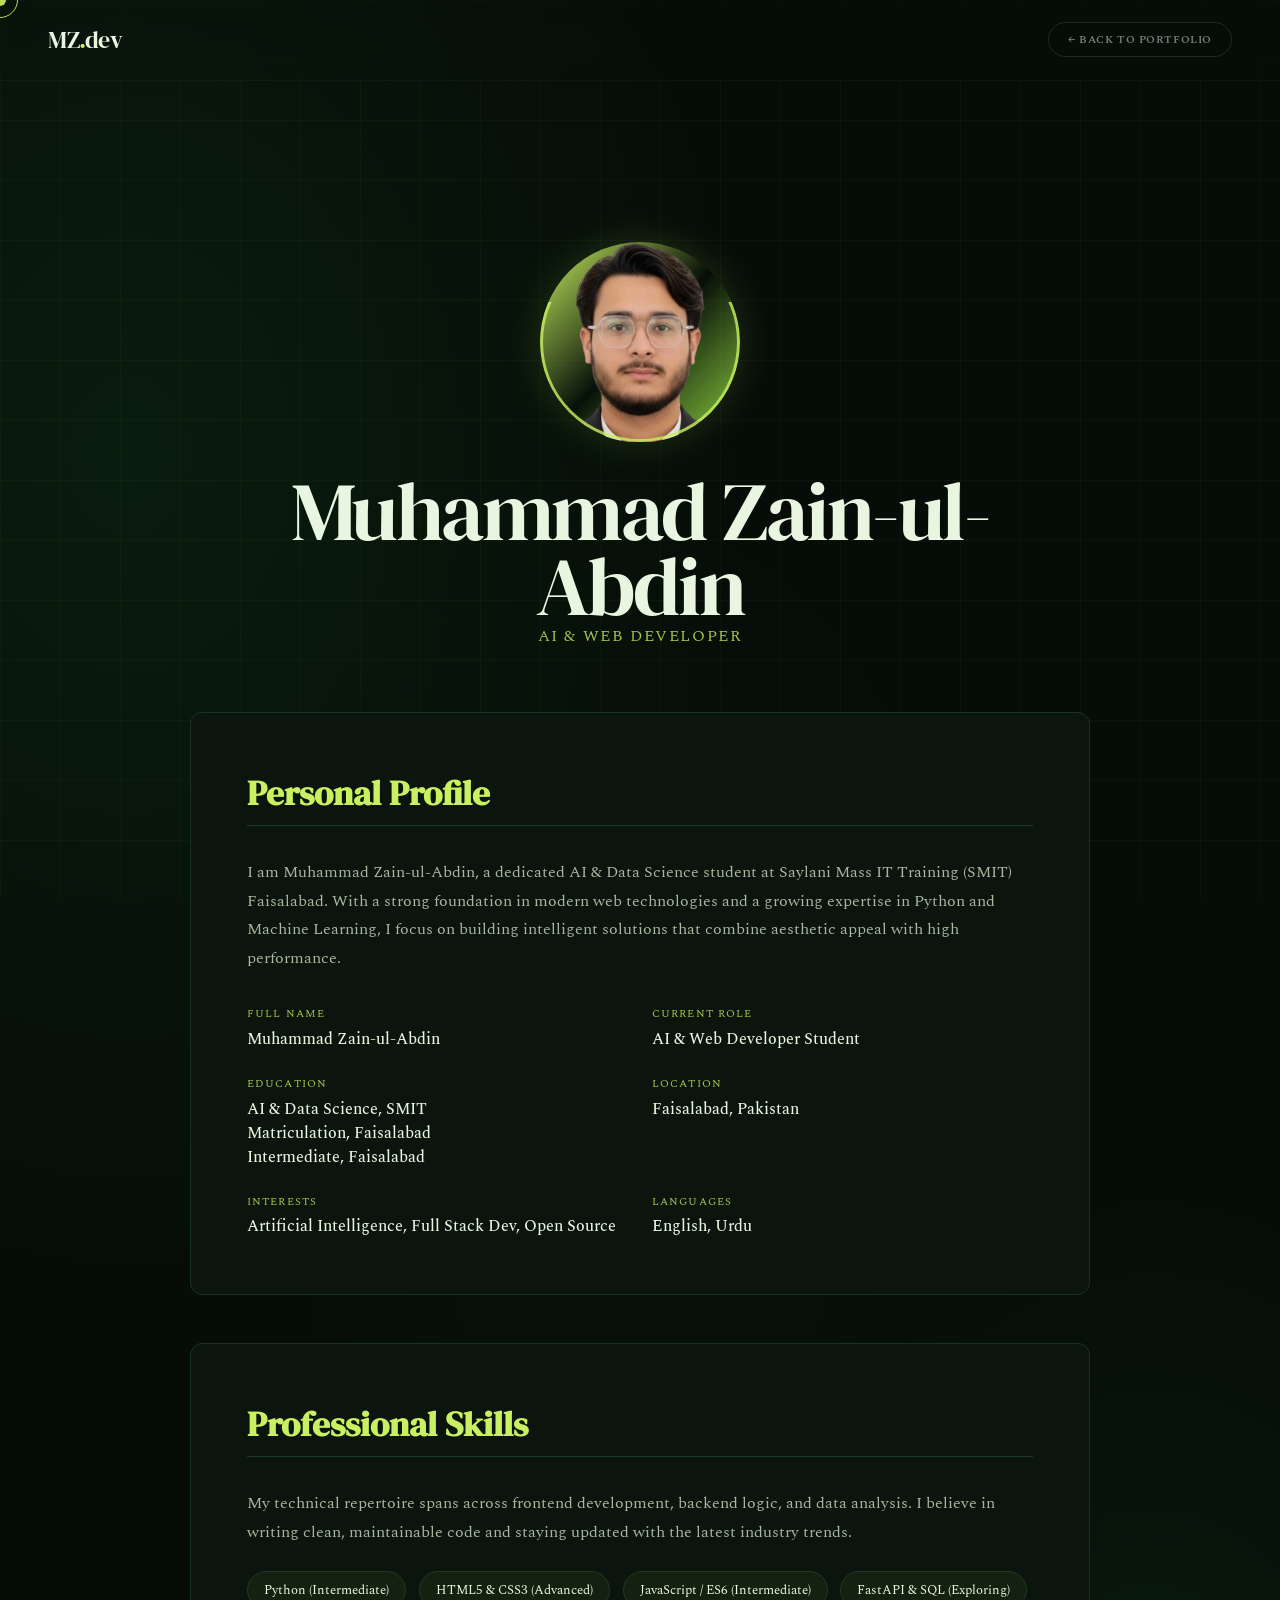
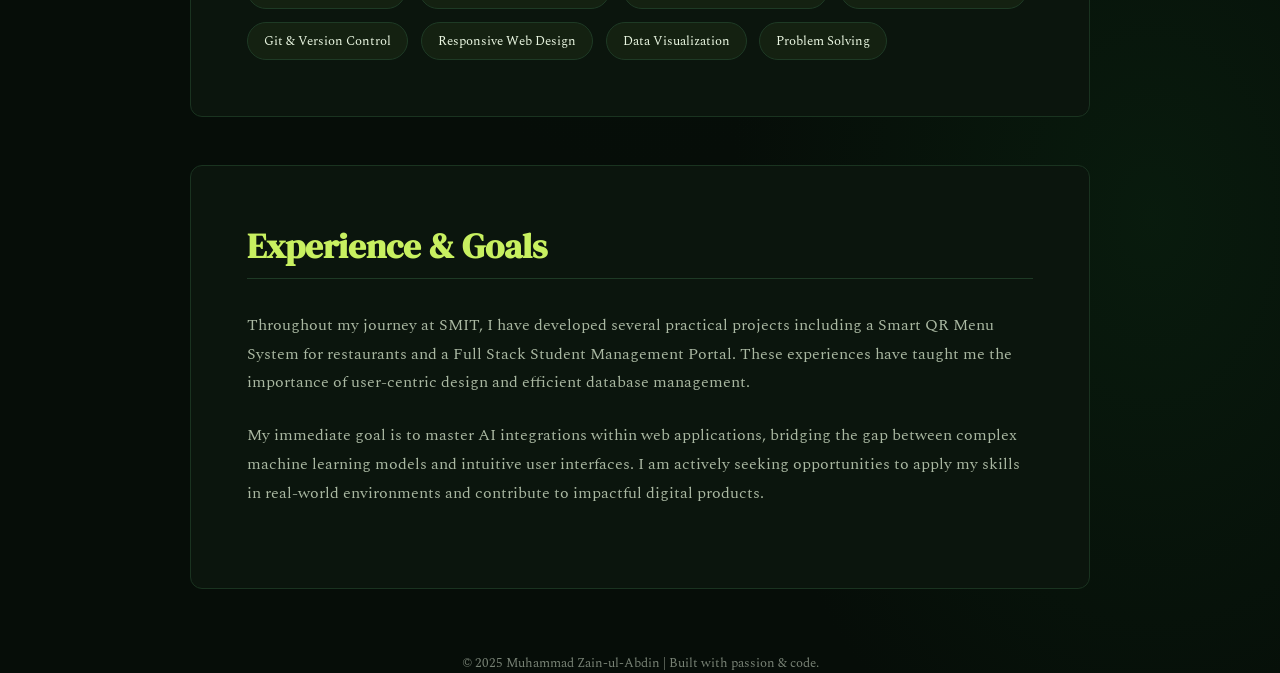
==== about-details.html @ 9edd4a4d "Added About Details page with pop-out portrait effect and dynamic JS/CSS fixes" ====
<!DOCTYPE html>
<html lang="en">

<head>
  <meta charset="UTF-8" />
  <meta name="viewport" content="width=device-width, initial-scale=1.0" />
  <title>About Muhammad Zain-ul-Abdin — Detailed Profile</title>

  <!-- Google Fonts -->
  <link rel="preconnect" href="https://fonts.googleapis.com" />
  <link rel="preconnect" href="https://fonts.gstatic.com" crossorigin />
  <link
    href="https://fonts.googleapis.com/css2?family=DM+Serif+Display:ital@0;1&family=Spectral:ital,wght@0,300;0,400;0,500;0,600;0,700;0,800;1,300;1,400;1,500;1,600;1,700;1,800&family=Instrument+Serif:ital@0;1&display=swap"
    rel="stylesheet" />

  <!-- Our CSS file -->
  <link rel="stylesheet" href="assets/css/style.css" />

  <style>
    .details-page {
      padding-top: 12rem;
      max-width: 900px;
      margin: 0 auto;
    }

    .back-btn {
      margin-bottom: 3rem;
      opacity: 0.7;
    }

    .back-btn:hover {
      opacity: 1;
    }

    .detail-header {
      display: flex;
      flex-direction: column;
      align-items: center;
      margin-bottom: 4rem;
      text-align: center;
    }

    .detail-img-container {
      position: relative;
      width: 250px;
      height: 250px;
      margin-bottom: 2rem;
      display: flex;
      align-items: center;
      justify-content: center;
    }

    /* the frame circle background */
    .detail-frame {
      position: absolute;
      bottom: 0;
      left: 50%;
      transform: translateX(-50%);
      width: 200px;
      height: 200px;
      border-radius: 50%;
      background: linear-gradient(135deg, var(--accent) 0%, transparent 50%, var(--accent2) 100%);
      box-shadow: 0 0 40px rgba(200, 240, 96, 0.15);
      z-index: 1;
      transition: all 0.5s cubic-bezier(0.23, 1, 0.32, 1);
    }

    /* Wrapper that handles the "Pop Out" masking, locked to the frame circle */
    .detail-img-mask-wrapper {
      position: absolute;
      bottom: 0px;
      width: 350px;
      /* Widened to allow full horizontal pop-out unclipped */
      left: 50%;
      transform: translateX(-50%);
      height: 350px;
      /* tall enough for full pop out */
      z-index: 2;
      pointer-events: none;
      display: flex;
      justify-content: center;
      align-items: flex-end;

      /* Fixed mask: Top rectangle, Bottom circle centered at y=250px */
      -webkit-mask-image: radial-gradient(circle at 50% 250px, black 100px, transparent 101px),
        linear-gradient(to bottom, black 250px, transparent 250px);
      mask-image: radial-gradient(circle at 50% 250px, black 100px, transparent 101px),
        linear-gradient(to bottom, black 250px, transparent 250px);
      -webkit-mask-composite: source-over;
      mask-composite: add;
    }

    .detail-img {
      width: 270px;
      height: auto;
      object-fit: contain;
      position: absolute;
      bottom: -45px;
      /* Shifting down to fix gap */
      left: 50%;
      transform: translateX(-50%);
      z-index: 3;
      transition: all 0.5s cubic-bezier(0.23, 1, 0.32, 1);
    }

    /* the border circle - shown on top of the image bottom, but clipped at top */
    .detail-img-container::after {
      content: '';
      position: absolute;
      bottom: 0;
      left: 50%;
      transform: translateX(-50%);
      width: 200px;
      height: 200px;
      border-radius: 50%;
      border: 3px solid var(--accent);
      z-index: 4;
      pointer-events: none;
      opacity: 0.8;
      transition: all 0.5s ease;
      /* Mask the border to only show the bottom 70% */
      -webkit-mask-image: linear-gradient(to top, black 70%, transparent 70%);
      mask-image: linear-gradient(to top, black 70%, transparent 70%);
    }

    .detail-img-container:hover .detail-frame {
      box-shadow: 0 0 60px rgba(200, 240, 96, 0.4);
      transform: translateX(-50%) scale(1.05);
      border-color: var(--accent);
    }

    .detail-img-container:hover .detail-img {
      filter: drop-shadow(0 0 25px rgba(200, 240, 96, 0.5)) brightness(1.1);
      transform: translateX(-50%) scale(1.08) translateY(-10px);
    }

    .detail-img-container:hover::after {
      transform: translateX(-50%) scale(1.05);
      border-width: 5px;
      opacity: 0.8;
    }

    /* This CSS creates a clip that only shows the bottom of the image when it's within the circle area */
    .detail-img {
      /* This is the best cross-browser way for the "Pop Out" effect */
      clip-path: path("M 0,50 L 260,50 L 260,260 L 0,260 Z M 130,250 a 100,100 0 1,0 0.1,0 Z");
      /* Wait, path is hard. Let's just use the fact that the image is a bust. */
      clip-path: none;
    }

    .detail-card {
      background: var(--bg-card);
      border: 1px solid var(--border);
      border-radius: var(--radius-m);
      padding: 3.5rem;
      margin-bottom: 3rem;
    }

    .detail-section h2 {
      font-family: 'DM Serif Display', serif;
      font-size: 2.2rem;
      color: var(--accent);
      margin-bottom: 2rem;
      border-bottom: 1px solid var(--muted);
      padding-bottom: 0.5rem;
    }

    .detail-section p {
      line-height: 1.8;
      margin-bottom: 1.5rem;
      color: var(--fg-dim);
    }

    .info-list {
      list-style: none;
      display: grid;
      grid-template-columns: 1fr 1fr;
      gap: 1.5rem;
      margin-top: 2rem;
    }

    .info-item {
      display: flex;
      flex-direction: column;
      gap: 0.3rem;
    }

    .info-label {
      font-size: 0.7rem;
      text-transform: uppercase;
      letter-spacing: 0.1em;
      color: var(--accent);
      opacity: 0.8;
    }

    .info-value {
      font-size: 1rem;
      font-weight: 500;
    }

    .skill-tags {
      display: flex;
      flex-wrap: wrap;
      gap: 0.8rem;
    }

    .skill-tag {
      padding: 0.5rem 1rem;
      background: rgba(200, 240, 96, 0.05);
      border: 1px solid var(--muted);
      border-radius: var(--radius);
      font-size: 0.8rem;
    }

    @media (max-width: 768px) {
      .details-page {
        padding: 8rem 1.5rem;
      }

      .detail-card {
        padding: 2rem;
      }

      .info-list {
        grid-template-columns: 1fr;
      }
    }
  </style>
</head>

<body>
  <!-- Custom cursor elements -->
  <div class="cursor" id="cursor"></div>
  <div class="cursor-ring" id="cursorRing"></div>

  <!-- Floating particles background -->
  <div class="particles" id="particles"></div>

  <nav id="navbar" class="scrolled">
    <div class="logo">MZ<span>.</span>dev</div>
    <a href="index.html" class="btn btn-outline" style="font-size: 0.7rem; padding: 0.5rem 1.2rem;">
      ← Back to Portfolio
    </a>
  </nav>

  <main class="details-page">

    <div class="detail-header reveal visible">
      <div class="detail-img-container">
        <div class="detail-frame"></div>
        <div class="detail-img-mask-wrapper">
          <img src="assets/img/1771781626831-removebg-preview.png" alt="Muhammad Zain-ul-Abdin" class="detail-img">
        </div>
      </div>
      <h1>Muhammad Zain-ul-Abdin</h1>
      <p style="color: var(--accent); opacity: 0.8; letter-spacing: 0.1em; text-transform: uppercase;">AI & Web
        Developer</p>
    </div>

    <div class="detail-card reveal visible">
      <div class="detail-section">
        <h2>Personal Profile</h2>
        <p>
          I am Muhammad Zain-ul-Abdin, a dedicated AI & Data Science student at Saylani Mass IT Training (SMIT)
          Faisalabad.
          With a strong foundation in modern web technologies and a growing expertise in Python and Machine Learning,
          I focus on building intelligent solutions that combine aesthetic appeal with high performance.
        </p>

        <div class="info-list">
          <div class="info-item">
            <span class="info-label">Full Name</span>
            <span class="info-value">Muhammad Zain-ul-Abdin</span>
          </div>
          <div class="info-item">
            <span class="info-label">Current Role</span>
            <span class="info-value">AI & Web Developer Student</span>
          </div>
          <div class="info-item">
            <span class="info-label">Education</span>
            <span class="info-value">AI & Data Science, SMIT<br>Matriculation, Faisalabad<br>Intermediate,
              Faisalabad</span>
          </div>
          <div class="info-item">
            <span class="info-label">Location</span>
            <span class="info-value">Faisalabad, Pakistan</span>
          </div>
          <div class="info-item">
            <span class="info-label">Interests</span>
            <span class="info-value">Artificial Intelligence, Full Stack Dev, Open Source</span>
          </div>
          <div class="info-item">
            <span class="info-label">Languages</span>
            <span class="info-value">English, Urdu</span>
          </div>
        </div>
      </div>
    </div>

    <div class="detail-card reveal">
      <div class="detail-section">
        <h2>Professional Skills</h2>
        <p>
          My technical repertoire spans across frontend development, backend logic, and data analysis.
          I believe in writing clean, maintainable code and staying updated with the latest industry trends.
        </p>

        <div class="skill-tags">
          <span class="skill-tag">Python (Intermediate)</span>
          <span class="skill-tag">HTML5 & CSS3 (Advanced)</span>
          <span class="skill-tag">JavaScript / ES6 (Intermediate)</span>
          <span class="skill-tag">FastAPI & SQL (Exploring)</span>
          <span class="skill-tag">Git & Version Control</span>
          <span class="skill-tag">Responsive Web Design</span>
          <span class="skill-tag">Data Visualization</span>
          <span class="skill-tag">Problem Solving</span>
        </div>
      </div>
    </div>

    <div class="detail-card reveal">
      <div class="detail-section">
        <h2>Experience & Goals</h2>
        <p>
          Throughout my journey at SMIT, I have developed several practical projects including a Smart QR Menu System
          for restaurants and a Full Stack Student Management Portal. These experiences have taught me the importance
          of user-centric design and efficient database management.
        </p>
        <p>
          My immediate goal is to master AI integrations within web applications, bridging the gap between
          complex machine learning models and intuitive user interfaces. I am actively seeking opportunities
          to apply my skills in real-world environments and contribute to impactful digital products.
        </p>
      </div>
    </div>

    <div style="text-align: center; margin-top: 4rem; opacity: 0.5; font-size: 0.8rem;">
      <p>© 2025 Muhammad Zain-ul-Abdin | Built with passion & code.</p>
    </div>

  </main>

  <script src="assets/js/main.js"></script>
</body>

</html>
---- assets/css/style.css ----
/* ================================
   MUHAMMAD ZAIN-UL-ABDIN PORTFOLIO
   style.css — Complete Styles
   ================================ */

/* ---------- RESET & VARIABLES ---------- */
*, *::before, *::after {
  margin: 0;
  padding: 0;
  box-sizing: border-box;
}

:root {
  --bg:      #060d08;
  --bg-alt:  #040e06;
  --bg-card: #0b150d;
  --fg:      #e8f5e0;
  --fg-dim:  #aab8a2;
  --accent:  #c8f060;
  --accent2: #8dd040;
  --muted:   #1e3a25;
  --border:  #1a3320;
  --text-secondary: #6a9a70;
  --radius:  100px;
  --radius-m: 12px;
  --transition: 0.3s cubic-bezier(0.25, 0.46, 0.45, 0.94);
}

/* ---------- BODY & BACKGROUND ---------- */
body {
  background-color: var(--bg);
  background-image:
    radial-gradient(ellipse 80% 60% at 10% 20%, #0d2a1288 0%, transparent 60%),
    radial-gradient(ellipse 60% 50% at 90% 80%, #0a2210aa 0%, transparent 55%),
    radial-gradient(ellipse 40% 40% at 50% 50%, #071a0c55 0%, transparent 70%);
  color: var(--fg);
  font-family: 'Spectral', serif;
  overflow-x: hidden;
  cursor: none;
  scroll-behavior: smooth;
}

/* Subtle grid overlay */
body::before {
  content: '';
  position: fixed;
  inset: 0;
  background-image:
    linear-gradient(#c8f06008 1px, transparent 1px),
    linear-gradient(90deg, #c8f06008 1px, transparent 1px);
  background-size: 60px 60px;
  pointer-events: none;
  z-index: 0;
}

section, nav, footer {
  position: relative;
  z-index: 1;
}

/* ---------- PARTICLES ---------- */
.particles {
  position: fixed;
  inset: 0;
  pointer-events: none;
  z-index: 0;
  overflow: hidden;
}

.particle {
  position: absolute;
  width: 3px;
  height: 3px;
  background: var(--accent);
  border-radius: 50%;
  opacity: 0;
  animation: particleFloat linear infinite;
}

@keyframes particleFloat {
  0% {
    opacity: 0;
    transform: translateY(100vh) scale(0);
  }
  10% {
    opacity: 0.6;
  }
  90% {
    opacity: 0.3;
  }
  100% {
    opacity: 0;
    transform: translateY(-10vh) scale(1);
  }
}

/* ---------- CUSTOM CURSOR ---------- */
.cursor {
  width: 12px;
  height: 12px;
  background: var(--accent);
  border-radius: 50%;
  position: fixed;
  pointer-events: none;
  z-index: 9999;
  mix-blend-mode: difference;
  transition: transform 0.15s ease;
}

.cursor.hover {
  transform: scale(2.5);
  background: var(--accent);
  opacity: 0.5;
}

.cursor-ring {
  width: 36px;
  height: 36px;
  border: 1.5px solid var(--accent);
  border-radius: 50%;
  position: fixed;
  pointer-events: none;
  z-index: 9998;
  transition: all 0.25s ease;
  mix-blend-mode: difference;
}

.cursor-ring.hover {
  width: 56px;
  height: 56px;
  border-color: var(--accent);
  opacity: 0.3;
}

/* ---------- SCROLL TO TOP BUTTON ---------- */
.scroll-top {
  position: fixed;
  bottom: 2rem;
  right: 2rem;
  width: 44px;
  height: 44px;
  background: var(--bg-card);
  border: 1px solid var(--muted);
  color: var(--accent);
  border-radius: 50%;
  display: flex;
  align-items: center;
  justify-content: center;
  cursor: none;
  z-index: 99;
  opacity: 0;
  visibility: hidden;
  transform: translateY(20px);
  transition: all var(--transition);
}

.scroll-top.visible {
  opacity: 1;
  visibility: visible;
  transform: translateY(0);
}

.scroll-top:hover {
  background: var(--accent);
  color: #000;
  border-color: var(--accent);
  transform: translateY(-3px);
  box-shadow: 0 8px 30px rgba(200, 240, 96, 0.2);
}

/* ---------- NAVBAR ---------- */
nav {
  position: fixed;
  top: 0; left: 0; right: 0;
  display: flex;
  justify-content: space-between;
  align-items: center;
  padding: 1.4rem 3rem;
  z-index: 100;
  backdrop-filter: blur(12px);
  -webkit-backdrop-filter: blur(12px);
  border-bottom: 1px solid #ffffff08;
  transition: all 0.4s ease;
}

nav.scrolled {
  padding: 0.8rem 3rem;
  background: rgba(6, 13, 8, 0.9);
  border-bottom: 1px solid var(--muted);
}

.logo {
  font-family: 'DM Serif Display', serif;
  font-weight: 400;
  font-size: 1.5rem;
  letter-spacing: -0.02em;
}

.logo span {
  color: var(--accent);
}

/* Hamburger menu button */
.hamburger {
  display: none;
  flex-direction: column;
  gap: 5px;
  background: none;
  border: none;
  cursor: none;
  padding: 5px;
  z-index: 101;
}

.hamburger span {
  width: 24px;
  height: 2px;
  background: var(--fg);
  transition: all 0.3s ease;
  display: block;
}

.hamburger.active span:nth-child(1) {
  transform: rotate(45deg) translate(5px, 5px);
}

.hamburger.active span:nth-child(2) {
  opacity: 0;
}

.hamburger.active span:nth-child(3) {
  transform: rotate(-45deg) translate(5px, -5px);
}

nav ul {
  display: flex;
  gap: 2.5rem;
  list-style: none;
}

nav a {
  color: var(--fg);
  text-decoration: none;
  font-size: 0.75rem;
  letter-spacing: 0.1em;
  text-transform: uppercase;
  opacity: 0.5;
  transition: opacity 0.2s, color 0.2s;
  position: relative;
}

nav a::after {
  content: '';
  position: absolute;
  bottom: -4px;
  left: 0;
  width: 0;
  height: 1px;
  background: var(--accent);
  transition: width 0.3s ease;
}

nav a:hover {
  opacity: 1;
  color: var(--accent);
}

nav a:hover::after {
  width: 100%;
}

nav a.active {
  opacity: 1;
  color: var(--accent);
}

nav a.active::after {
  width: 100%;
}

/* ---------- SECTIONS (general) ---------- */
section {
  min-height: 100vh;
  padding: 8rem 3rem 4rem;
}

/* ---------- HERO SECTION ---------- */
#hero {
  display: flex;
  flex-direction: column;
  justify-content: center;
  position: relative;
  overflow: hidden;
  min-height: 100vh;
}

.hero-glow {
  position: absolute;
  top: 20%;
  right: -10%;
  width: 500px;
  height: 500px;
  background: radial-gradient(circle, rgba(200, 240, 96, 0.06) 0%, transparent 70%);
  border-radius: 50%;
  pointer-events: none;
  animation: glowPulse 6s ease-in-out infinite;
}

@keyframes glowPulse {
  0%, 100% { transform: scale(1); opacity: 0.5; }
  50% { transform: scale(1.2); opacity: 1; }
}

.hero-tag {
  font-size: 0.72rem;
  letter-spacing: 0.2em;
  text-transform: uppercase;
  color: var(--accent);
  margin-bottom: 1.5rem;
  opacity: 0;
  animation: fadeUp 0.6s 0.2s forwards;
}

h1 {
  font-family: 'DM Serif Display', serif;
  font-size: clamp(2.4rem, 6.5vw, 6.5rem);
  font-weight: 400;
  line-height: 0.9;
  letter-spacing: -0.03em;
  opacity: 0;
  animation: fadeUp 0.7s 0.4s forwards;
}

h1 em {
  color: var(--accent);
  font-style: normal;
}

/* Typing effect */
.hero-role {
  margin-top: 1.5rem;
  font-size: 0.9rem;
  color: var(--text-secondary);
  font-family: 'DM Mono', monospace;
  opacity: 0;
  animation: fadeUp 0.7s 0.55s forwards;
}

.role-prefix {
  color: var(--accent);
}

.typing-cursor {
  color: var(--accent);
  animation: cursorBlink 0.8s step-end infinite;
}

@keyframes cursorBlink {
  0%, 100% { opacity: 1; }
  50% { opacity: 0; }
}

.hero-sub {
  max-width: 440px;
  margin-top: 1.5rem;
  font-size: 0.85rem;
  line-height: 1.8;
  color: #aaa;
  opacity: 0;
  animation: fadeUp 0.7s 0.6s forwards;
}

.hero-cta {
  margin-top: 3rem;
  display: flex;
  gap: 1rem;
  align-items: center;
  flex-wrap: wrap;
  opacity: 0;
  animation: fadeUp 0.7s 0.8s forwards;
}

/* Scroll indicator */
.scroll-indicator {
  position: absolute;
  bottom: 3rem;
  right: 3rem;
  display: flex;
  flex-direction: column;
  align-items: center;
  gap: 0.8rem;
  opacity: 0;
  animation: fadeUp 0.7s 1.2s forwards;
}

.scroll-indicator span {
  font-size: 0.6rem;
  letter-spacing: 0.2em;
  text-transform: uppercase;
  color: var(--text-secondary);
  writing-mode: vertical-rl;
}

.scroll-line {
  width: 1px;
  height: 60px;
  background: linear-gradient(to bottom, var(--accent), transparent);
  animation: scrollPulse 2s ease-in-out infinite;
}

@keyframes scrollPulse {
  0%, 100% { opacity: 0.3; transform: scaleY(0.6); }
  50% { opacity: 1; transform: scaleY(1); }
}

/* ---------- BUTTONS ---------- */
.btn {
  padding: 0.8rem 2.2rem;
  background: var(--accent);
  color: #000;
  font-family: 'Spectral', serif;
  font-weight: 600;
  font-size: 0.85rem;
  letter-spacing: 0.05em;
  text-transform: uppercase;
  border: none;
  border-radius: var(--radius);
  cursor: none;
  transition: all 0.3s ease;
  text-decoration: none;
  display: inline-flex;
  align-items: center;
  gap: 0.5rem;
}

.btn:hover {
  transform: translateY(-2px);
  box-shadow: 0 8px 24px rgba(200, 240, 96, 0.2);
}

.btn .btn-icon {
  transition: transform 0.3s ease;
}

.btn:hover .btn-icon {
  transform: translateX(4px);
}

.btn-outline {
  background: transparent;
  border: 1px solid #444;
  color: var(--fg);
  transition: border-color 0.2s, color 0.2s;
}

.btn-outline:hover {
  border-color: var(--accent);
  color: var(--accent);
  background: rgba(200, 240, 96, 0.05);
  box-shadow: 0 8px 24px rgba(200, 240, 96, 0.1);
}

/* ---------- ABOUT SECTION ---------- */
#about {
  display: flex;
  flex-direction: column;
  justify-content: center;
}

.section-label {
  font-size: 0.68rem;
  letter-spacing: 0.25em;
  text-transform: uppercase;
  color: var(--accent);
  margin-bottom: 3rem;
  display: flex;
  align-items: center;
  gap: 1rem;
}

.section-label::after {
  content: '';
  flex: 1;
  max-width: 80px;
  height: 1px;
  background: var(--accent);
  opacity: 0.4;
}

.about-grid {
  display: grid;
  grid-template-columns: 1fr 1fr;
  gap: 4rem;
  align-items: start;
}

.about-text h2 {
  font-family: 'DM Serif Display', serif;
  font-size: clamp(2rem, 4.5vw, 3.8rem);
  font-weight: 400;
  line-height: 1;
  letter-spacing: -0.02em;
  margin-bottom: 1.5rem;
}

/* Profile Image Styling */
.about-image-container {
  display: flex;
  justify-content: center;
  align-items: center;
  position: relative;
}

/* Standing Profile Image Styling - Optimized for PNG with Body Highlight */
.about-standing-wrapper {
  position: relative;
  width: min(450px, 100%);
  transition: all 0.5s cubic-bezier(0.23, 1, 0.32, 1);
}

.about-main-img {
  width: 100%;
  height: auto;
  display: block;
  /* Strong Green Light Glow - Now highlighting the transparent body silhouette! */
  filter: drop-shadow(0 0 35px rgba(200, 240, 96, 0.6)) brightness(1.1);
  transition: all 0.5s ease;
}

.about-standing-wrapper::before {
  content: '';
  position: absolute;
  inset: -20px;
  background: radial-gradient(circle at 70% 30%, rgba(200, 240, 96, 0.1), transparent 70%);
  z-index: -1;
  filter: blur(30px);
}

/* Rotating/pulsing side light */
.about-side-light {
  position: absolute;
  top: 40%;
  right: -10%;
  width: 150px;
  height: 150px;
  background: radial-gradient(circle, rgba(200, 240, 96, 0.2) 0%, transparent 70%);
  border-radius: 50%;
  filter: blur(30px);
  z-index: -1;
  animation: sideLightMove 5s ease-in-out infinite alternate;
}

@keyframes sideLightMove {
  from { transform: translateY(-20px) scale(1); opacity: 0.4; }
  to { transform: translateY(20px) scale(1.2); opacity: 0.8; }
}

.about-standing-wrapper:hover {
  transform: translateY(-8px) scale(1.03);
}

.about-standing-wrapper:hover .about-main-img {
  filter: drop-shadow(0 0 30px rgba(200, 240, 96, 0.4)) brightness(1.1);
}

.about-text p {
  font-size: 0.82rem;
  line-height: 1.9;
  color: #999;
  margin-bottom: 1rem;
}

/* About badges */
.about-badges {
  display: flex;
  flex-wrap: wrap;
  gap: 0.6rem;
  margin-top: 1.5rem;
}

.about-badge {
  font-size: 0.68rem;
  padding: 0.4rem 0.8rem;
  border: 1px solid var(--muted);
  border-radius: var(--radius);
  color: var(--text-secondary);
  letter-spacing: 0.05em;
  transition: all 0.3s ease;
}

.about-badge:hover {
  border-color: var(--accent);
  color: var(--accent);
  background: rgba(200, 240, 96, 0.05);
}

/* Stats row */
.stats {
  display: grid;
  grid-template-columns: repeat(4, 1fr);
  gap: 1.5rem;
  margin-top: 4rem;
}

.stat {
  border: 1px solid var(--muted);
  border-radius: var(--radius-m);
  padding: 1.5rem;
  transition: all 0.3s ease;
  position: relative;
  overflow: hidden;
}

.stat::before {
  content: '';
  position: absolute;
  top: 0;
  left: 0;
  width: 100%;
  height: 2px;
  background: var(--accent);
  transform: scaleX(0);
  transform-origin: left;
  transition: transform 0.4s ease;
}

.stat:hover {
  border-color: var(--accent);
  background: rgba(200, 240, 96, 0.02);
}

.stat:hover::before {
  transform: scaleX(1);
}

.stat-num {
  font-family: 'Syne', sans-serif;
  font-size: 2.5rem;
  font-weight: 800;
  color: var(--accent);
  line-height: 1;
}

.stat-label {
  font-size: 0.7rem;
  color: #666;
  margin-top: 0.4rem;
  letter-spacing: 0.05em;
}

/* ---------- SERVICES SECTION ---------- */
#services {
  background: var(--bg-alt);
}

.services-grid {
  display: grid;
  grid-template-columns: repeat(auto-fit, minmax(260px, 1fr));
  gap: 1.5rem;
}

.service-card {
  border: 1px solid var(--border);
  border-radius: var(--radius-m);
  padding: 2.5rem 2rem;
  position: relative;
  overflow: hidden;
  transition: all 0.4s ease;
  cursor: none;
}

.service-card::before {
  content: '';
  position: absolute;
  top: 0;
  left: 0;
  right: 0;
  height: 2px;
  background: linear-gradient(90deg, var(--accent), var(--accent2));
  transform: scaleX(0);
  transform-origin: left;
  transition: transform 0.4s ease;
}

.service-card::after {
  content: '';
  position: absolute;
  top: 0;
  left: 0;
  width: 100%;
  height: 100%;
  background: radial-gradient(circle at top left, rgba(200, 240, 96, 0.04), transparent 60%);
  opacity: 0;
  transition: opacity 0.4s ease;
}

.service-card:hover {
  border-color: var(--muted);
  transform: translateY(-6px);
  background: var(--bg-card);
}

.service-card:hover::before {
  transform: scaleX(1);
}

.service-card:hover::after {
  opacity: 1;
}

.service-icon {
  font-size: 2rem;
  margin-bottom: 1.2rem;
  position: relative;
  z-index: 1;
}

.service-number {
  position: absolute;
  top: 1.5rem;
  right: 1.5rem;
  font-family: 'Syne', sans-serif;
  font-size: 0.7rem;
  font-weight: 700;
  color: var(--muted);
  letter-spacing: 0.1em;
  z-index: 1;
}

.service-card h3 {
  font-family: 'DM Serif Display', serif;
  font-size: 1.25rem;
  font-weight: 400;
  margin-bottom: 0.8rem;
  color: var(--fg);
  position: relative;
  z-index: 1;
}

.service-card p {
  font-size: 0.78rem;
  line-height: 1.8;
  color: var(--text-secondary);
  position: relative;
  z-index: 1;
}

/* ---------- SKILLS SECTION ---------- */
#skills {
  background: var(--bg-alt);
}

.skills-grid {
  display: grid;
  grid-template-columns: repeat(auto-fill, minmax(160px, 1fr));
  gap: 1px;
  border: 1px solid var(--muted);
}

.skill-item {
  padding: 2rem 1.5rem;
  border: 1px solid transparent;
  transition: all 0.25s;
}

.skill-item:hover {
  background: #0d1f10;
  border-color: var(--accent);
}

.skill-item:hover .skill-bar-fill {
  background: var(--accent);
}

.skill-item:hover .skill-icon {
  transform: scale(1.2);
}

.skill-icon {
  font-size: 1.8rem;
  margin-bottom: 0.8rem;
  transition: transform 0.3s ease;
}

.skill-name {
  font-family: 'Spectral', serif;
  font-weight: 600;
  font-size: 1rem;
  margin-bottom: 0.4rem;
}

.skill-level {
  font-size: 0.65rem;
  color: #4a7a50;
  letter-spacing: 0.08em;
  margin-bottom: 0.8rem;
}

.skill-bar {
  height: 2px;
  background: #1a3520;
  width: 100%;
}

.skill-bar-fill {
  height: 100%;
  background: #3a6040;
  transition: background 0.3s, width 1s ease-out;
  width: 0%;
}


/* ---------- EXPERIENCE / TIMELINE ---------- */
#experience {
  background: var(--bg);
}

.timeline {
  position: relative;
  max-width: 700px;
  margin: 0 auto;
  padding-left: 40px;
}

.timeline::before {
  content: '';
  position: absolute;
  left: 8px;
  top: 0;
  bottom: 0;
  width: 1px;
  background: linear-gradient(to bottom, var(--accent), var(--muted), transparent);
}

.timeline-item {
  position: relative;
  margin-bottom: 3rem;
  padding-left: 1.5rem;
}

.timeline-dot {
  position: absolute;
  left: -36px;
  top: 4px;
  width: 12px;
  height: 12px;
  border: 2px solid var(--accent);
  border-radius: 50%;
  background: var(--bg);
  transition: all 0.3s ease;
  z-index: 2;
}

.timeline-item:hover .timeline-dot {
  background: var(--accent);
  box-shadow: 0 0 15px rgba(200, 240, 96, 0.4);
}

.timeline-content {
  border: 1px solid var(--border);
  border-radius: var(--radius-m);
  padding: 1.8rem;
  transition: all 0.3s ease;
}

.timeline-item:hover .timeline-content {
  border-color: var(--muted);
  background: var(--bg-card);
  transform: translateX(6px);
}

.timeline-date {
  font-size: 0.68rem;
  color: var(--accent);
  letter-spacing: 0.15em;
  text-transform: uppercase;
  margin-bottom: 0.5rem;
}

.timeline-content h3 {
  font-family: 'DM Serif Display', serif;
  font-size: 1.25rem;
  font-weight: 400;
  margin-bottom: 0.4rem;
}

.timeline-place {
  font-size: 0.72rem;
  color: var(--text-secondary);
  margin-bottom: 0.8rem;
  font-style: italic;
}

.timeline-content p:last-child {
  font-size: 0.78rem;
  line-height: 1.7;
  color: #888;
}

/* ---------- PROJECTS SECTION ---------- */
.projects-grid {
  display: grid;
  grid-template-columns: repeat(auto-fit, minmax(320px, 1fr));
  gap: 1.5rem;
  margin-top: 2rem;
}

.project-card-link {
  text-decoration: none;
  color: inherit;
  display: block;
}

.project-card {
  border: 1px solid var(--border);
  border-radius: var(--radius-m);
  padding: 2rem;
  position: relative;
  overflow: hidden;
  transition: all 0.3s;
  cursor: none;
}

.project-link-overlay {
  position: absolute;
  inset: 0;
  z-index: 10;
}


.project-card::before {
  content: '';
  position: absolute;
  top: 0; left: 0; right: 0;
  height: 2px;
  background: var(--accent);
  transform: scaleX(0);
  transform-origin: left;
  transition: transform 0.3s;
}

.project-card:hover {
  border-color: #2d5535;
  background: #0a180c;
  transform: translateY(-4px);
}

.project-card:hover::before {
  transform: scaleX(1);
}

.project-card.featured {
  border-color: #2a4a30;
  background: var(--bg-card);
}

.featured-badge {
  position: absolute;
  top: 1.2rem;
  right: 4rem;
  font-size: 0.6rem;
  letter-spacing: 0.15em;
  color: var(--accent);
  border: 1px solid var(--accent);
  border-radius: var(--radius);
  padding: 0.2rem 0.6rem;
}

.project-num {
  font-family: 'Syne', sans-serif;
  font-size: 0.68rem;
  color: var(--accent);
  letter-spacing: 0.15em;
  margin-bottom: 1.5rem;
}

.project-title {
  font-family: 'DM Serif Display', serif;
  font-size: 1.5rem;
  font-weight: 400;
  margin-bottom: 0.8rem;
}

.project-desc {
  font-size: 0.78rem;
  color: var(--text-secondary);
  line-height: 1.7;
  margin-bottom: 1rem;
}

.project-features {
  margin-bottom: 1.5rem;
}

.feature {
  font-size: 0.72rem;
  color: #4a7050;
  padding: 0.2rem 0;
  display: flex;
  align-items: center;
  gap: 0.5rem;
}

.feature::before {
  content: '→';
  color: var(--accent);
}

.project-tags {
  display: flex;
  gap: 0.5rem;
  flex-wrap: wrap;
}

.tag {
  font-size: 0.62rem;
  padding: 0.25rem 0.6rem;
  border: 1px solid var(--muted);
  border-radius: var(--radius);
  letter-spacing: 0.08em;
  text-transform: uppercase;
  color: #4a7050;
  transition: all 0.3s ease;
}

.tag.highlight {
  border-color: var(--accent);
  color: var(--accent);
}

.project-arrow {
  position: absolute;
  top: 2rem;
  right: 2rem;
  font-size: 1.2rem;
  color: #2a4a30;
  transition: all 0.3s;
}

.project-card:hover .project-arrow {
  color: var(--accent);
  transform: translate(3px, -3px);
}

/* WIP badge */
.wip-badge {
  display: inline-flex;
  align-items: center;
  gap: 0.4rem;
  font-size: 0.65rem;
  color: #f0a020;
  letter-spacing: 0.1em;
  margin-bottom: 1rem;
}

.wip-dot {
  width: 6px;
  height: 6px;
  background: #f0a020;
  border-radius: 50%;
  animation: blink 1.2s infinite;
}

/* Completed badge */
.completed-badge {
  display: inline-flex;
  align-items: center;
  gap: 0.4rem;
  font-size: 0.65rem;
  color: var(--accent);
  letter-spacing: 0.1em;
  margin-bottom: 1rem;
}

.completed-dot {
  width: 6px;
  height: 6px;
  background: var(--accent);
  border-radius: 50%;
}


/* ---------- TESTIMONIALS / QUOTE SECTION ---------- */
#testimonials {
  min-height: 60vh;
  display: flex;
  align-items: center;
  justify-content: center;
  background: var(--bg-alt);
}

.quote-section {
  text-align: center;
  max-width: 600px;
  margin: 0 auto;
  position: relative;
}

.quote-icon {
  font-family: 'Syne', sans-serif;
  font-size: 6rem;
  color: var(--accent);
  opacity: 0.15;
  line-height: 1;
  position: absolute;
  top: -40px;
  left: 50%;
  transform: translateX(-50%);
}

blockquote {
  font-family: 'DM Serif Display', serif;
  font-size: clamp(1.4rem, 3.5vw, 2.5rem);
  font-weight: 400;
  line-height: 1.3;
  letter-spacing: -0.01em;
  color: var(--fg);
  position: relative;
  z-index: 1;
}

cite {
  display: block;
  margin-top: 1.5rem;
  font-size: 0.78rem;
  color: var(--text-secondary);
  font-style: normal;
  letter-spacing: 0.1em;
}

/* ---------- CONTACT SECTION ---------- */
#contact {
  display: flex;
  flex-direction: column;
  justify-content: center;
  text-align: center;
  align-items: center;
  background: #030a05;
}

#contact h2 {
  font-family: 'DM Serif Display', serif;
  font-size: clamp(2.5rem, 7.5vw, 5.5rem);
  font-weight: 400;
  letter-spacing: -0.02em;
  line-height: 0.95;
  margin-bottom: 1.5rem;
}

#contact h2 em {
  color: var(--accent);
  font-style: normal;
}

#contact > p {
  color: #666;
  font-size: 0.82rem;
  max-width: 400px;
  line-height: 1.8;
  margin-bottom: 3rem;
}

/* Contact Form */
.contact-form {
  width: 100%;
  max-width: 500px;
  margin-bottom: 3rem;
}

.form-group {
  margin-bottom: 1rem;
}

.form-group input,
.form-group textarea {
  width: 100%;
  padding: 1rem 1.2rem;
  background: rgba(30, 58, 37, 0.2);
  border: 1px solid var(--border);
  border-radius: var(--radius-m);
  color: var(--fg);
  font-family: 'DM Mono', monospace;
  font-size: 0.82rem;
  outline: none;
  transition: all 0.3s ease;
  resize: vertical;
}

.form-group input:focus,
.form-group textarea:focus {
  border-color: var(--accent);
  background: rgba(30, 58, 37, 0.3);
  box-shadow: 0 0 20px rgba(200, 240, 96, 0.05);
}

.form-group input::placeholder,
.form-group textarea::placeholder {
  color: #4a7050;
}

.form-submit-btn {
  width: 100%;
  justify-content: center;
  padding: 1rem;
  font-size: 0.85rem;
}

/* Contact links */
.contact-links {
  display: flex;
  gap: 1.5rem;
  flex-wrap: wrap;
  justify-content: center;
}

.contact-link {
  font-size: 0.72rem;
  letter-spacing: 0.12em;
  text-transform: uppercase;
  color: #4a7050;
  text-decoration: none;
  border: 1px solid var(--border);
  border-radius: var(--radius);
  padding: 0.6rem 1.4rem;
  transition: all 0.3s ease;
  display: flex;
  align-items: center;
  gap: 0.5rem;
}

.contact-link:hover {
  color: var(--accent);
  border-color: var(--accent);
  background: rgba(200, 240, 96, 0.05);
  transform: translateY(-2px);
}

.contact-link-icon {
  font-size: 0.9rem;
}

/* ---------- FOOTER ---------- */
footer {
  padding: 3rem;
  border-top: 1px solid var(--border);
  background: var(--bg);
}

.footer-content {
  display: grid;
  grid-template-columns: 1fr 1fr 1fr;
  gap: 2rem;
  align-items: center;
}

.footer-logo {
  font-family: 'DM Serif Display', serif;
  font-weight: 400;
  font-size: 1.4rem;
  margin-bottom: 0.4rem;
}

.footer-logo span {
  color: var(--accent);
}

.footer-left p,
.footer-center p,
.footer-right p {
  font-size: 0.68rem;
  color: #3a6040;
  letter-spacing: 0.05em;
  line-height: 1.8;
}

.footer-center {
  text-align: center;
}

.footer-right {
  text-align: right;
}

.footer-top-link {
  display: inline-block;
  margin-top: 0.5rem;
  font-size: 0.68rem;
  color: var(--accent);
  text-decoration: none;
  letter-spacing: 0.1em;
  opacity: 0.6;
  transition: opacity 0.3s ease;
}

.footer-top-link:hover {
  opacity: 1;
}

/* ---------- ANIMATIONS ---------- */
@keyframes fadeUp {
  from { opacity: 0; transform: translateY(24px); }
  to   { opacity: 1; transform: translateY(0); }
}

@keyframes blink {
  0%, 100% { opacity: 1; }
  50%       { opacity: 0.2; }
}

/* Scroll reveal */
.reveal {
  opacity: 0;
  transform: translateY(30px);
  transition: all 0.7s cubic-bezier(0.25, 0.46, 0.45, 0.94);
}

.reveal.visible {
  opacity: 1;
  transform: translateY(0);
}

/* Stagger animation for children */
.reveal-stagger > * {
  opacity: 0;
  transform: translateY(20px);
  transition: all 0.5s cubic-bezier(0.25, 0.46, 0.45, 0.94);
}

.reveal-stagger.visible > *:nth-child(1) { transition-delay: 0.05s; opacity: 1; transform: translateY(0); }
.reveal-stagger.visible > *:nth-child(2) { transition-delay: 0.1s; opacity: 1; transform: translateY(0); }
.reveal-stagger.visible > *:nth-child(3) { transition-delay: 0.15s; opacity: 1; transform: translateY(0); }
.reveal-stagger.visible > *:nth-child(4) { transition-delay: 0.2s; opacity: 1; transform: translateY(0); }
.reveal-stagger.visible > *:nth-child(5) { transition-delay: 0.25s; opacity: 1; transform: translateY(0); }
.reveal-stagger.visible > *:nth-child(6) { transition-delay: 0.3s; opacity: 1; transform: translateY(0); }

/* ---------- SCROLLBAR ---------- */
::-webkit-scrollbar       { width: 4px; }
::-webkit-scrollbar-track { background: var(--bg); }
::-webkit-scrollbar-thumb { background: var(--muted); border-radius: 2px; }
::-webkit-scrollbar-thumb:hover { background: var(--accent); }

/* Selection color */
::selection {
  background: rgba(200, 240, 96, 0.3);
  color: var(--fg);
}

/* ---------- RESPONSIVE ---------- */

/* Tablet */
@media (max-width: 992px) {
  section {
    padding: 6rem 2rem 3rem;
  }

  nav {
    padding: 1.2rem 2rem;
  }

  .about-grid {
    grid-template-columns: 1fr;
    gap: 2.5rem;
  }

  .footer-content {
    grid-template-columns: 1fr;
    text-align: center;
    gap: 1.5rem;
  }

  .footer-left,
  .footer-center,
  .footer-right {
    text-align: center;
  }

  .scroll-indicator {
    display: none;
  }

  .timeline {
    padding-left: 30px;
  }
}

/* Mobile */
@media (max-width: 768px) {
  /* Hide custom cursor on mobile */
  .cursor, .cursor-ring {
    display: none;
  }

  body {
    cursor: auto;
  }

  .btn, .project-card, .service-card {
    cursor: pointer;
  }

  /* Hamburger visible */
  .hamburger {
    display: flex;
  }

  nav ul {
    position: fixed;
    top: 0;
    right: -100%;
    width: 75%;
    max-width: 300px;
    height: 100vh;
    flex-direction: column;
    background: rgba(6, 13, 8, 0.98);
    backdrop-filter: blur(20px);
    -webkit-backdrop-filter: blur(20px);
    padding: 5rem 2rem 2rem;
    gap: 1.5rem;
    border-left: 1px solid var(--muted);
    transition: right 0.4s cubic-bezier(0.25, 0.46, 0.45, 0.94);
    z-index: 100;
  }

  nav ul.open {
    right: 0;
  }

  nav a {
    font-size: 0.9rem;
    opacity: 0.7;
  }

  /* Sections */
  section {
    padding: 5rem 1.5rem 3rem;
    min-height: auto;
  }

  #hero {
    min-height: 100vh;
    padding-top: 6rem;
  }

  h1 {
    font-size: clamp(2rem, 12vw, 3.8rem);
    line-height: 1;
    margin-bottom: 1rem;
  }

  h1 br {
    display: block; /* Keep the break but ensure it looks good */
  }

  @media (max-width: 500px) {
    h1 br {
      display: none;
    }
  }

  .hero-sub {
    font-size: 0.78rem;
  }

  .hero-cta {
    flex-direction: column;
    align-items: flex-start;
    gap: 0.8rem;
  }

  .hero-cta .btn {
    width: 100%;
    justify-content: center;
  }

  /* Grids */
  .about-grid {
    grid-template-columns: 1fr;
    gap: 3rem;
    text-align: center;
  }

  .about-image-wrapper {
    width: 280px;
    margin: 0 auto;
  }

  .about-text h2 {
    font-size: clamp(1.8rem, 8vw, 2.5rem);
  }

  .about-badges {
    justify-content: center;
  }

  .about-cta {
    justify-content: center;
    display: flex;
  }

  .services-grid {
    grid-template-columns: 1fr;
  }

  .skills-grid {
    grid-template-columns: repeat(2, 1fr);
  }

  .projects-grid {
    grid-template-columns: 1fr;
  }

  .stats {
    grid-template-columns: 1fr 1fr;
    gap: 1rem;
  }

  /* Footer */
  footer {
    padding: 2rem 1.5rem;
  }

  .footer-content {
    grid-template-columns: 1fr;
    text-align: center;
    gap: 1rem;
  }

  .footer-left, .footer-center, .footer-right {
    text-align: center;
  }

  /* Contact */
  .contact-links {
    gap: 0.8rem;
  }

  .contact-link {
    padding: 0.5rem 0.8rem;
    font-size: 0.65rem;
  }

  #contact h2 {
    font-size: clamp(2rem, 10vw, 3.5rem);
  }

  /* Timeline */
  .timeline {
    padding-left: 25px;
  }

  .timeline-dot {
    left: -29px;
    width: 10px;
    height: 10px;
  }

  .timeline-content {
    padding: 1.2rem;
  }

  .scroll-indicator {
    display: none;
  }

  .scroll-top {
    bottom: 1rem;
    right: 1rem;
    width: 38px;
    height: 38px;
  }

  /* Mobile Hero Adjustments */
  #hero {
    padding: 8rem 1.5rem 4rem;
    height: auto;
    min-height: 100vh;
  }

  .hero-container {
    flex-direction: column-reverse;
    text-align: center;
    gap: 3rem;
  }

  .hero-text-content {
    display: flex;
    flex-direction: column;
    align-items: center;
    flex: none;
  }

  .hero-sub {
    margin-left: auto;
    margin-right: auto;
  }

  .hero-cta {
    justify-content: center;
  }

  .hero-image-side {
    width: 100%;
    margin-bottom: 1rem;
    flex: none;
  }

  .hero-img-wrapper {
    max-width: 280px;
  }
}

/* Small mobile */
@media (max-width: 400px) {
  section {
    padding: 4rem 1.2rem 2rem;
  }

  h1 {
    font-size: clamp(1.8rem, 14vw, 2.5rem);
    line-height: 1.1;
  }

  nav {
    padding: 1rem;
  }

  .skills-grid {
    grid-template-columns: 1fr;
  }

  .stats {
    grid-template-columns: 1fr;
  }

  .about-badges {
    flex-direction: column;
  }
}

/* ---------- PRINT STYLES ---------- */
@media print {
  .cursor, .cursor-ring, .particles, .scroll-top,
  .hamburger, nav, .scroll-indicator, .hero-glow {
    display: none !important;
  }

  body {
    background: white;
    color: #000;
    cursor: auto;
  }

  body::before { display: none; }

  section {
    min-height: auto;
    page-break-inside: avoid;
  }
}
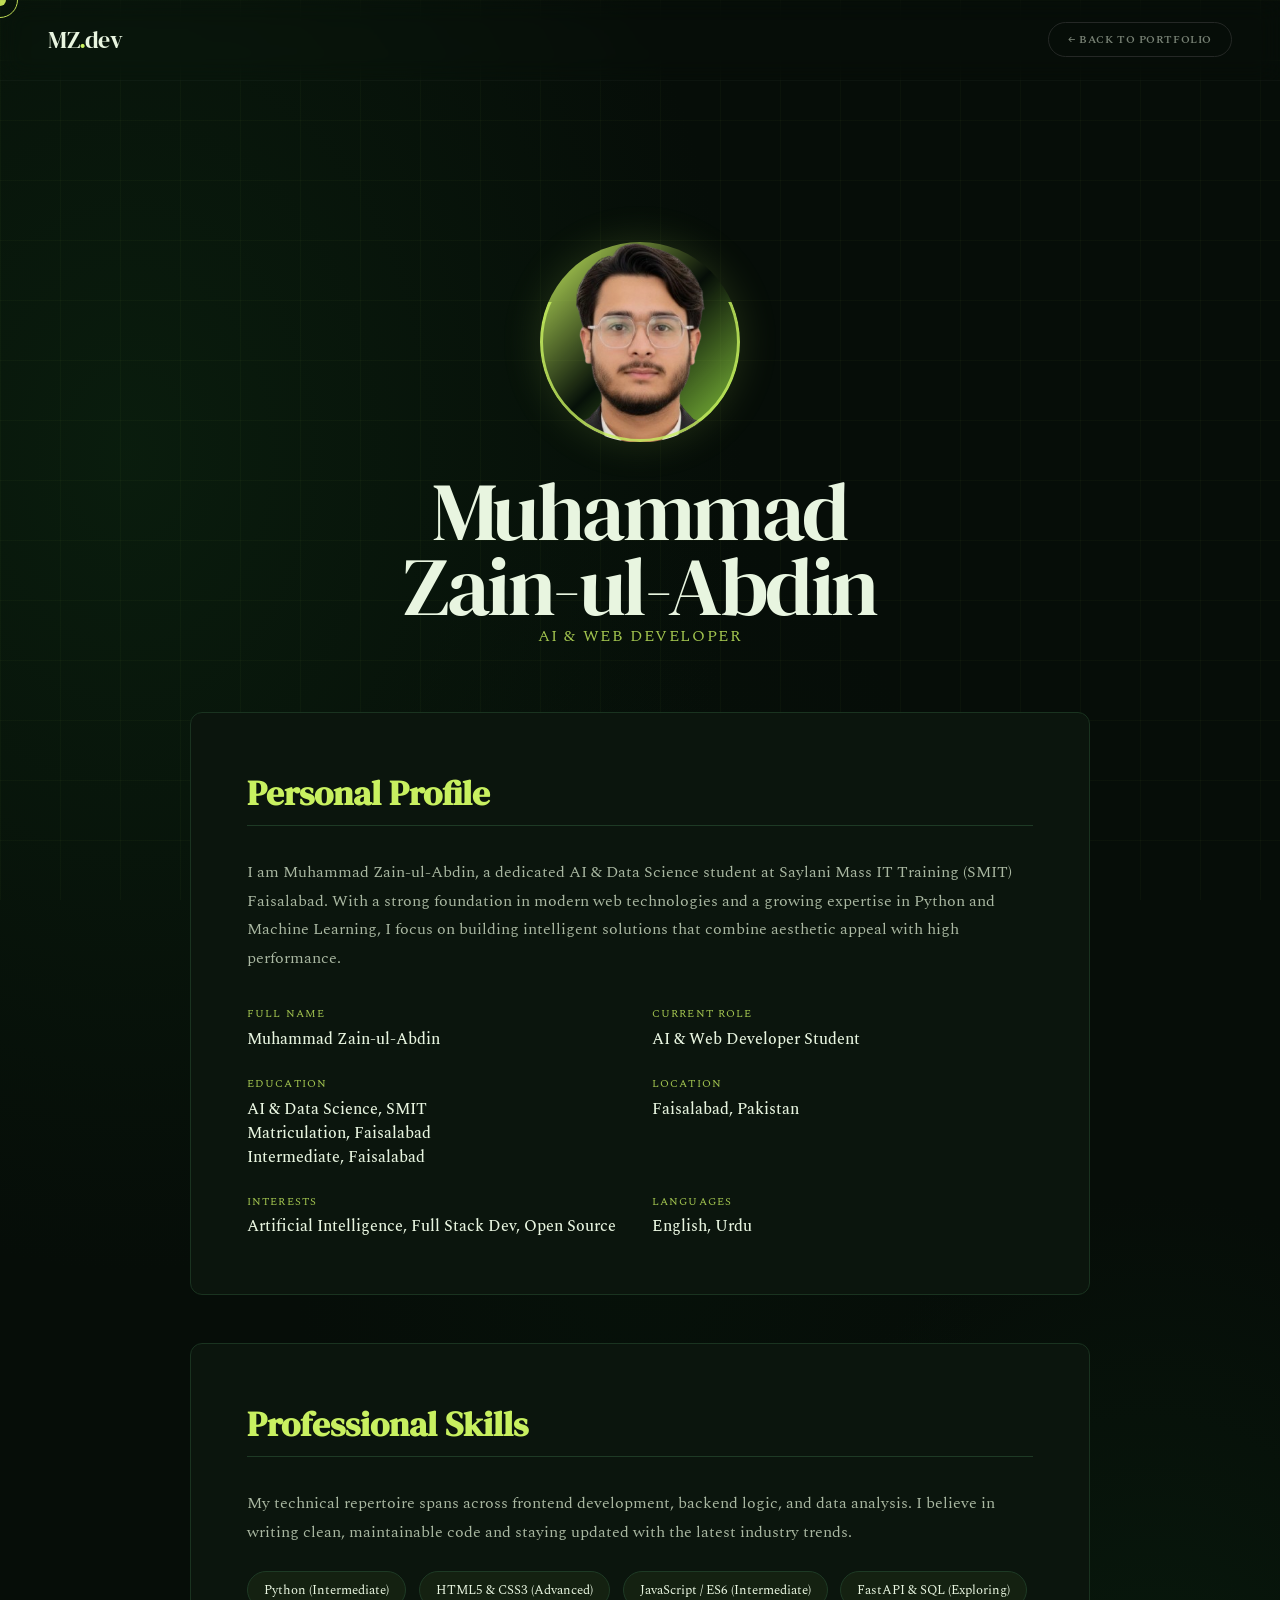
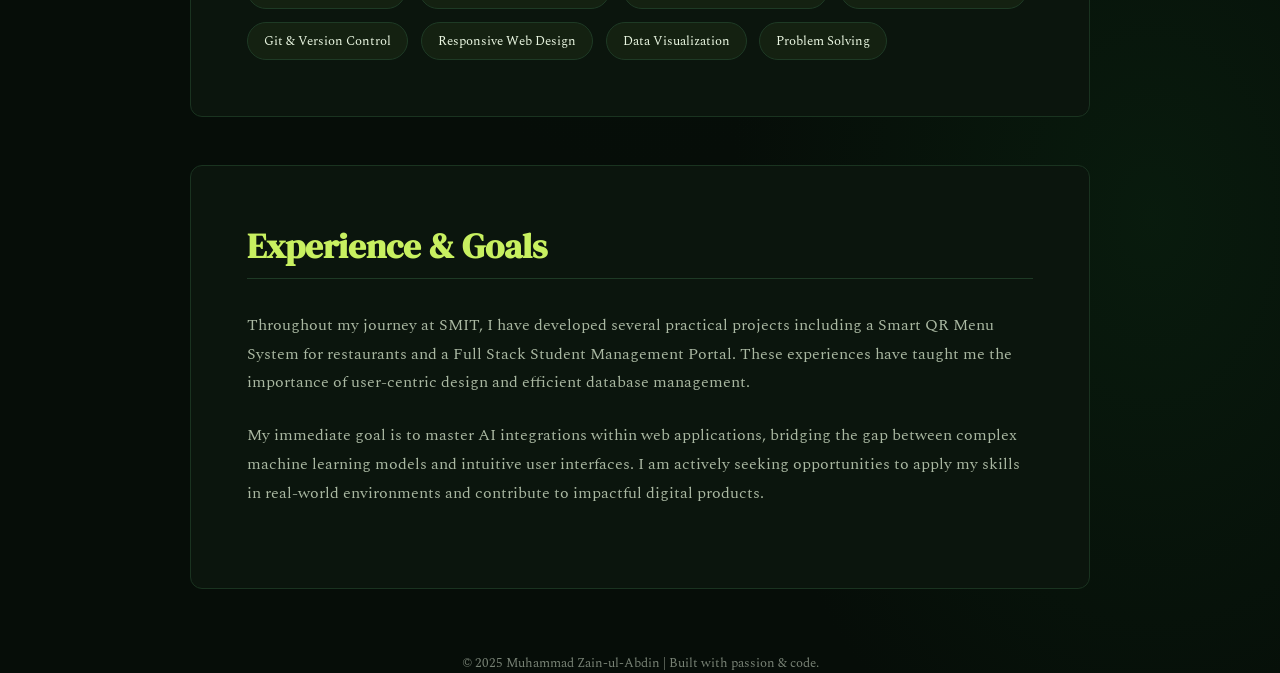
==== commit 8fa33c5b: "Added line break to name heading in about details page" ====
--- a/about-details.html
+++ b/about-details.html
@@ -252,7 +252,7 @@
           <img src="assets/img/1771781626831-removebg-preview.png" alt="Muhammad Zain-ul-Abdin" class="detail-img">
         </div>
       </div>
-      <h1>Muhammad Zain-ul-Abdin</h1>
+      <h1>Muhammad<br>Zain-ul-Abdin</h1>
       <p style="color: var(--accent); opacity: 0.8; letter-spacing: 0.1em; text-transform: uppercase;">AI & Web
         Developer</p>
     </div>
